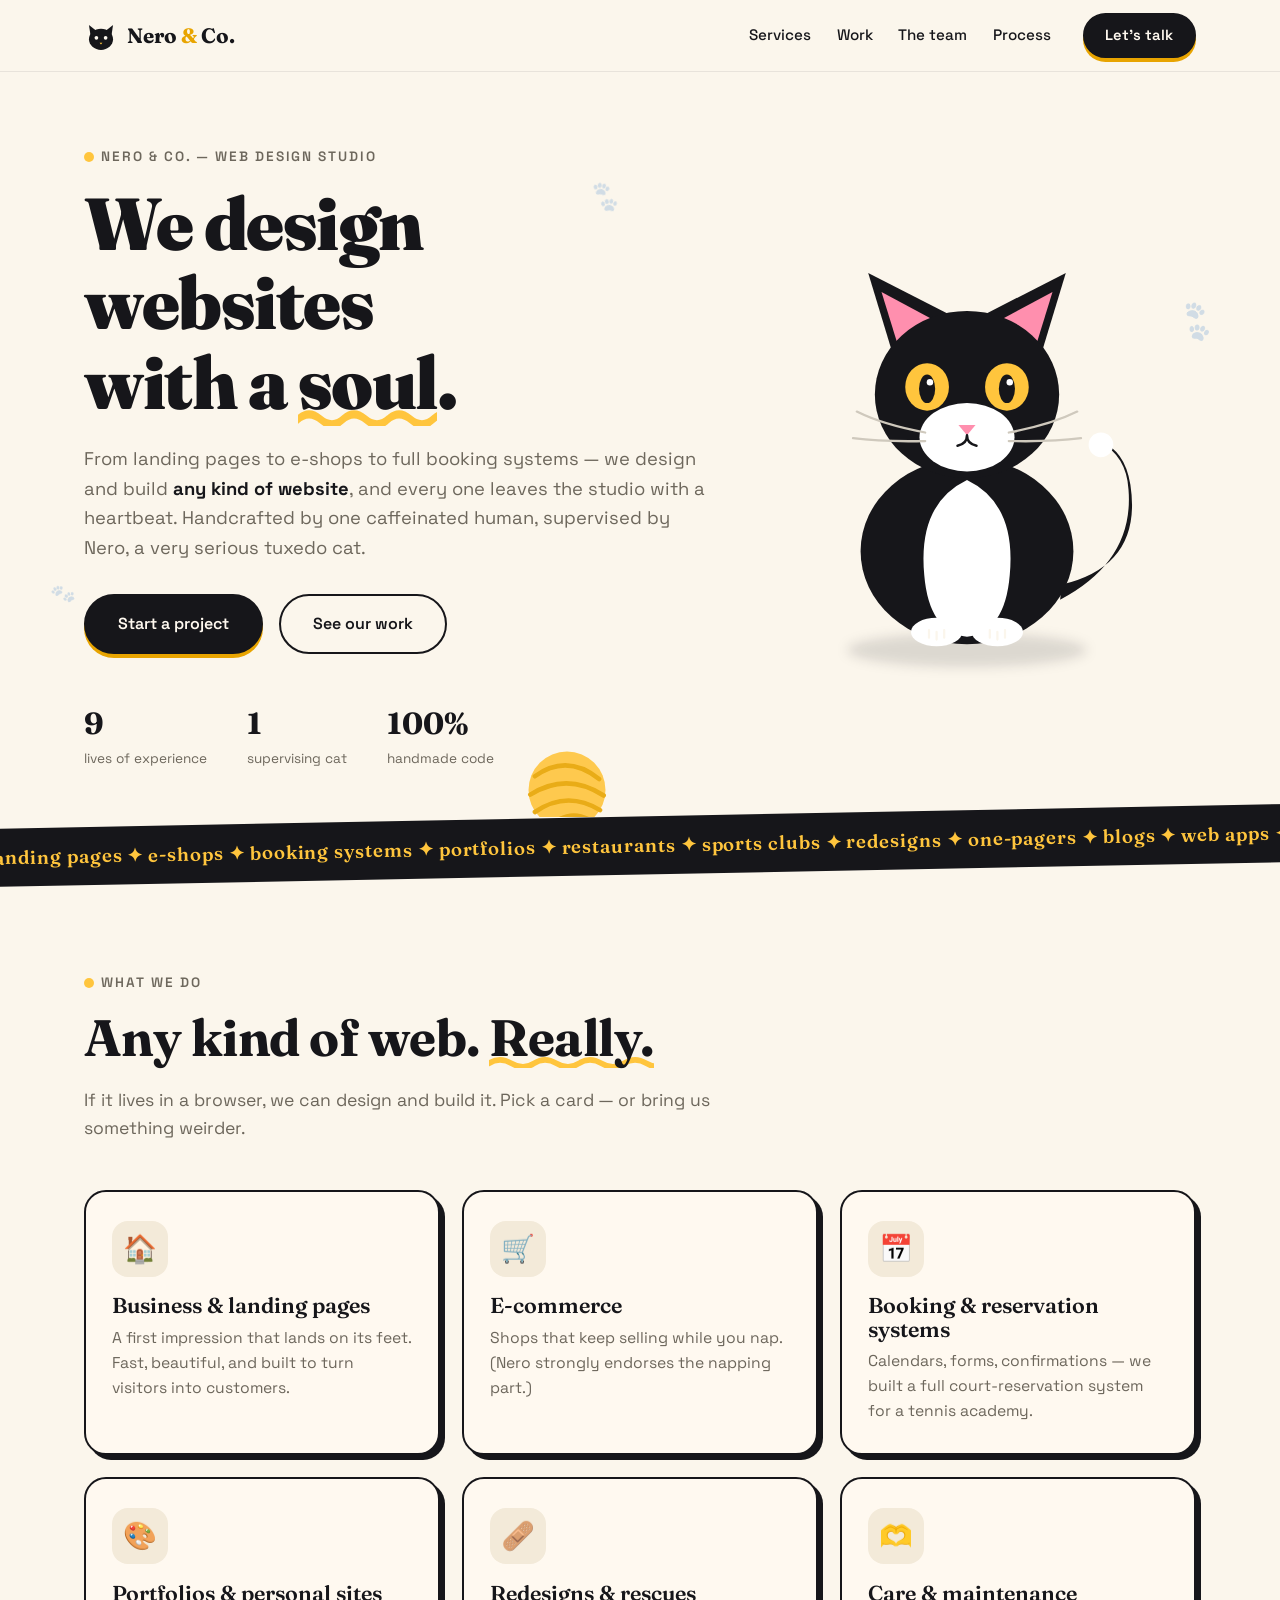
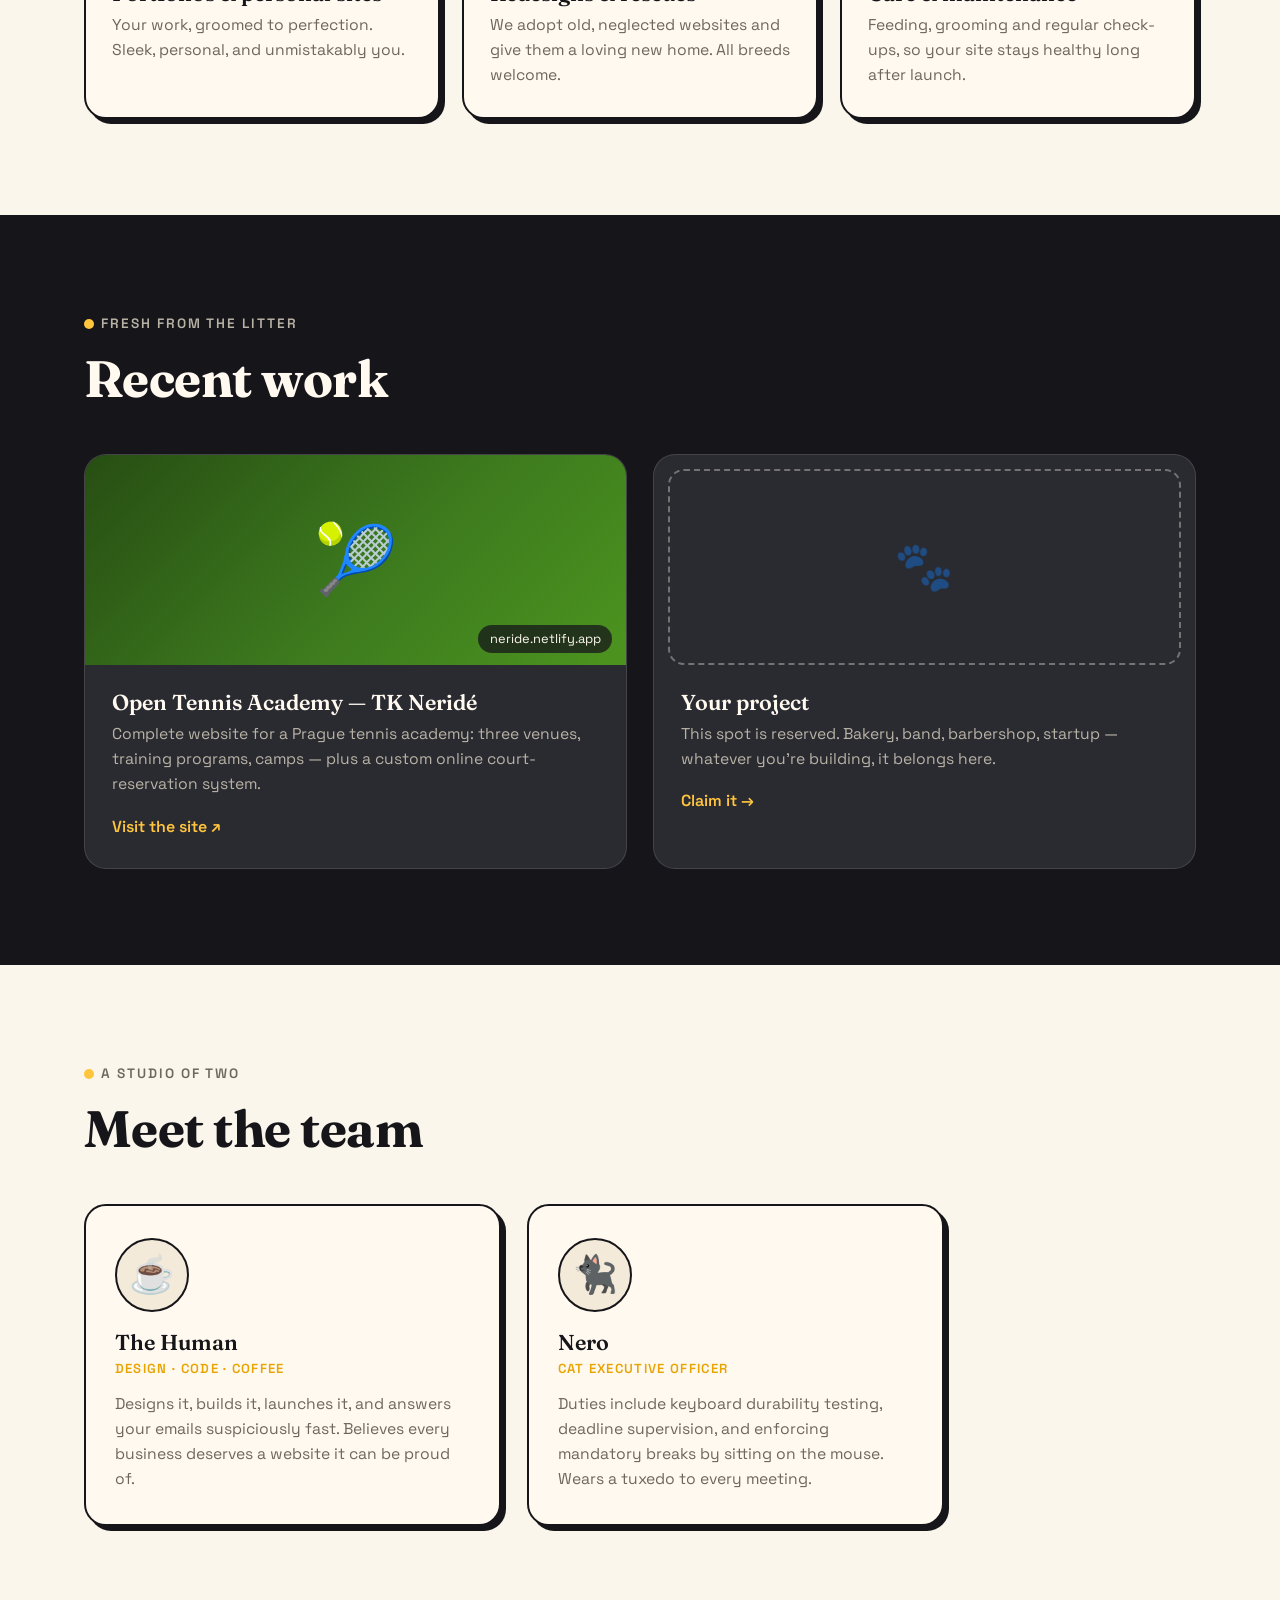
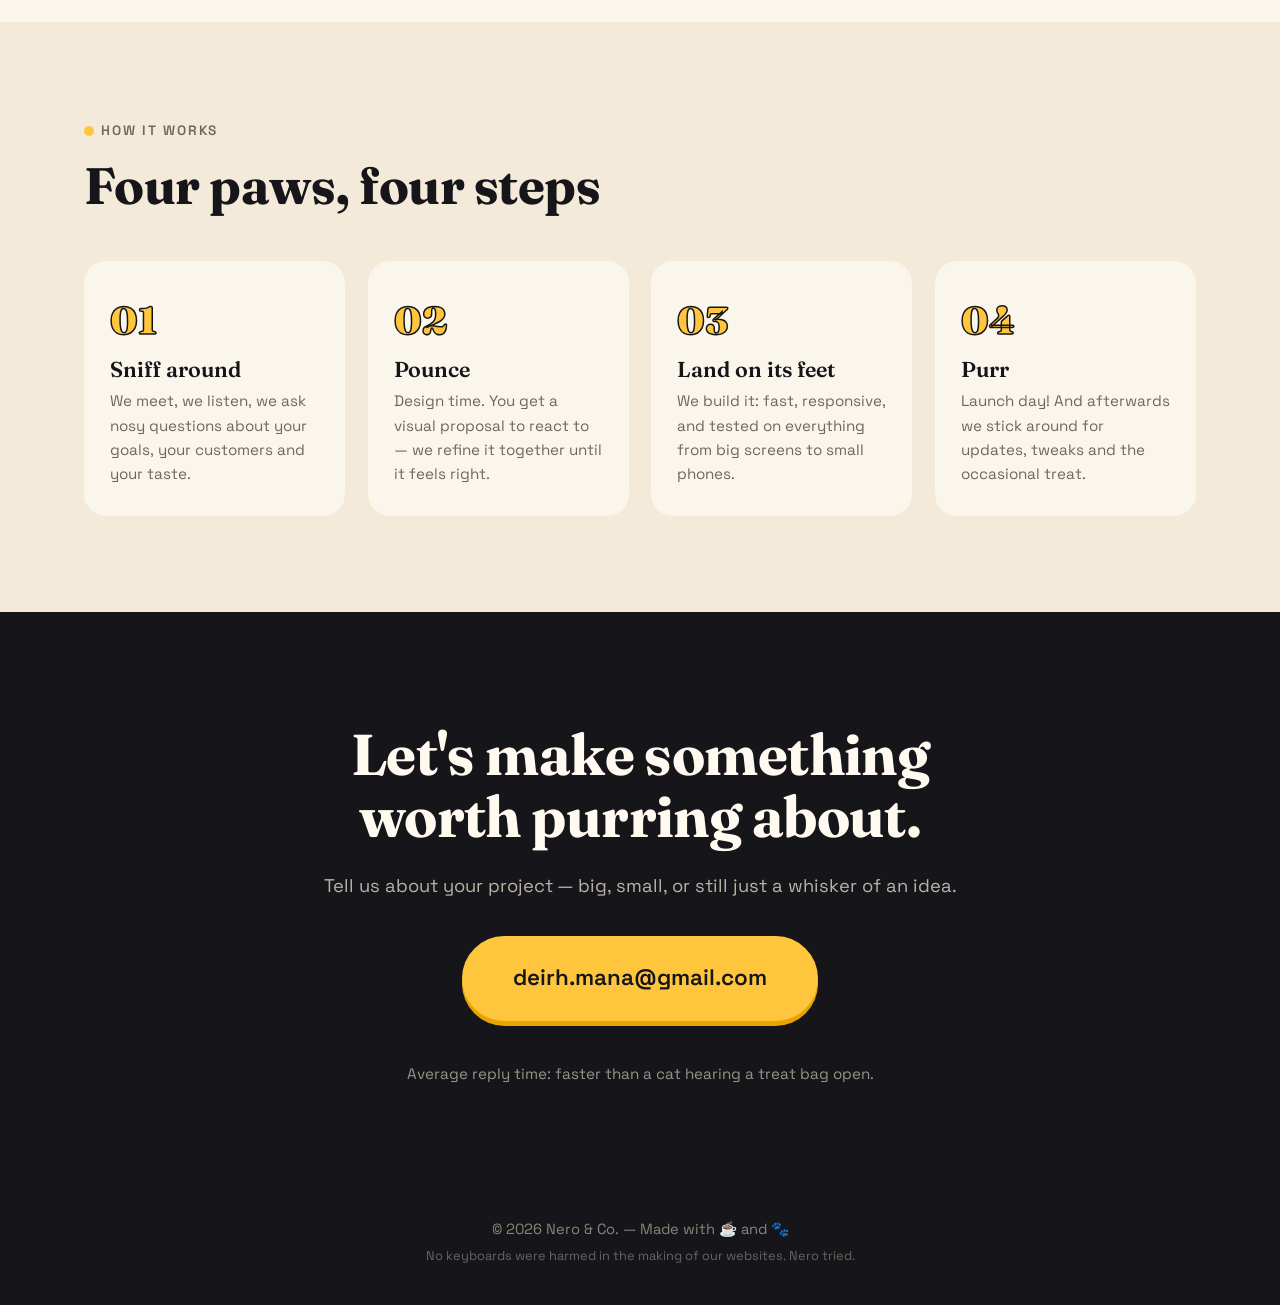
==== day.html @ 37975c8b "Initial commit: Nero & Co. site with After Dark as index" ====
<!DOCTYPE html>
<html lang="en">
<head>
  <meta charset="UTF-8" />
  <meta name="viewport" content="width=device-width, initial-scale=1.0" />
  <title>Nero &amp; Co. — We design websites with a soul</title>
  <meta name="description" content="Nero & Co. is a playful web design studio. We design websites with a soul — landing pages, e-shops, booking systems, anything. Supervised by Nero, a very serious tuxedo cat." />
  <link rel="preconnect" href="https://fonts.googleapis.com" />
  <link rel="preconnect" href="https://fonts.gstatic.com" crossorigin />
  <link href="https://fonts.googleapis.com/css2?family=Fraunces:opsz,wght@9..144,500;9..144,600;9..144,700;9..144,900&family=Space+Grotesk:wght@400;500;600;700&display=swap" rel="stylesheet" />
  <link rel="stylesheet" href="styles.css" />
  <link rel="icon" href="data:image/svg+xml,%3Csvg xmlns='http://www.w3.org/2000/svg' viewBox='0 0 100 100'%3E%3Ctext y='.9em' font-size='90'%3E🐈‍⬛%3C/text%3E%3C/svg%3E" />
</head>
<body>

  <!-- ========== NAV ========== -->
  <header class="nav" id="top">
    <div class="nav__inner">
      <a href="#top" class="nav__logo" id="logo">
        <svg class="nav__mark" viewBox="0 0 48 48" aria-hidden="true">
          <path d="M10 30 L7 10 L20 20 Z" fill="currentColor"/>
          <path d="M38 30 L41 10 L28 20 Z" fill="currentColor"/>
          <ellipse cx="24" cy="30" rx="17" ry="15" fill="currentColor"/>
          <circle cx="17.5" cy="28" r="2.6" fill="var(--cream)"/>
          <circle cx="30.5" cy="28" r="2.6" fill="var(--cream)"/>
          <path d="M22 35 L26 35 L24 37.5 Z" fill="var(--accent)"/>
        </svg>
        <span>Nero <em>&amp;</em> Co.</span>
      </a>
      <nav class="nav__links" aria-label="Main">
        <a href="#services">Services</a>
        <a href="#work">Work</a>
        <a href="#team">The team</a>
        <a href="#process">Process</a>
      </nav>
      <a href="#contact" class="btn btn--small">Let's talk</a>
    </div>
  </header>

  <main>
    <!-- ========== HERO ========== -->
    <section class="hero" id="hero">
      <div class="hero__deco" aria-hidden="true">
        <span class="paw paw--1">🐾</span>
        <span class="paw paw--2">🐾</span>
        <span class="paw paw--3">🐾</span>
        <svg class="yarn" viewBox="0 0 120 120" aria-hidden="true">
          <circle cx="60" cy="60" r="42" fill="var(--accent)"/>
          <path d="M25 45 Q60 20 95 48 M20 65 Q60 40 100 66 M25 84 Q60 60 96 82 M40 100 Q65 78 90 96"
                stroke="var(--accent-dark)" stroke-width="5" fill="none" stroke-linecap="round"/>
          <path d="M96 92 Q130 110 112 140" stroke="var(--accent)" stroke-width="5" fill="none" stroke-linecap="round"/>
        </svg>
      </div>

      <div class="hero__inner">
        <div class="hero__copy reveal">
          <p class="eyebrow"><span class="eyebrow__dot"></span> Nero &amp; Co. — web design studio</p>
          <h1>We design websites <br/>with a <span class="squiggle">soul</span>.</h1>
          <p class="hero__sub">
            From landing pages to e-shops to full booking systems — we design and build
            <strong>any kind of website</strong>, and every one leaves the studio with a
            heartbeat. Handcrafted by one caffeinated human, supervised by Nero,
            a very serious tuxedo cat.
          </p>
          <div class="hero__cta">
            <a href="#contact" class="btn">Start a project</a>
            <a href="#work" class="btn btn--ghost">See our work</a>
          </div>
          <ul class="hero__stats">
            <li><strong>9</strong><span>lives of experience</span></li>
            <li><strong>1</strong><span>supervising cat</span></li>
            <li><strong>100%</strong><span>handmade code</span></li>
          </ul>
        </div>

        <div class="hero__cat">
          <div class="bubble" id="bubble" role="status">mrrp!</div>
          <svg id="nero" class="nero" viewBox="0 0 400 430" aria-label="Nero the tuxedo cat. Click him — he might answer.">
            <!-- tail -->
            <path class="nero__tail" d="M300 350 Q385 330 372 245 Q366 208 340 200 Q368 215 370 250 Q376 325 298 366 Z"
                  fill="var(--ink)"/>
            <circle class="nero__tailtip" cx="341" cy="203" r="13" fill="#fff"/>
            <!-- body -->
            <ellipse cx="200" cy="315" rx="112" ry="98" fill="var(--ink)"/>
            <!-- white bib -->
            <path d="M200 240 Q252 265 245 340 Q240 400 200 405 Q160 400 155 340 Q148 265 200 240 Z" fill="#fff"/>
            <!-- front paws -->
            <ellipse cx="168" cy="400" rx="27" ry="15" fill="#fff"/>
            <ellipse cx="232" cy="400" rx="27" ry="15" fill="#fff"/>
            <path d="M160 398 L160 406 M168 400 L168 408 M176 398 L176 406" stroke="var(--paper)" stroke-width="2.4" stroke-linecap="round"/>
            <path d="M224 398 L224 406 M232 400 L232 408 M240 398 L240 406" stroke="var(--paper)" stroke-width="2.4" stroke-linecap="round"/>
            <!-- ears -->
            <path class="nero__ear nero__ear--l" d="M122 108 L96 22 L182 66 Z" fill="var(--ink)"/>
            <path class="nero__ear nero__ear--r" d="M278 108 L304 22 L218 66 Z" fill="var(--ink)"/>
            <path d="M126 94 L110 42 L162 70 Z" fill="var(--pink)"/>
            <path d="M274 94 L290 42 L238 70 Z" fill="var(--pink)"/>
            <!-- head -->
            <ellipse cx="200" cy="150" rx="97" ry="88" fill="var(--ink)"/>
            <!-- white muzzle patch -->
            <ellipse cx="200" cy="195" rx="50" ry="36" fill="#fff"/>
            <!-- eyes -->
            <g class="nero__eye" data-eye>
              <ellipse cx="158" cy="142" rx="23" ry="25" fill="var(--accent)"/>
              <g class="nero__pupil" data-pupil>
                <ellipse cx="158" cy="144" rx="8.5" ry="15" fill="var(--ink)"/>
                <circle cx="161" cy="137" r="3.4" fill="#fff"/>
              </g>
            </g>
            <g class="nero__eye" data-eye>
              <ellipse cx="242" cy="142" rx="23" ry="25" fill="var(--accent)"/>
              <g class="nero__pupil" data-pupil>
                <ellipse cx="242" cy="144" rx="8.5" ry="15" fill="var(--ink)"/>
                <circle cx="245" cy="137" r="3.4" fill="#fff"/>
              </g>
            </g>
            <!-- nose + mouth -->
            <path d="M191 182 L209 182 L200 193 Z" fill="var(--pink)"/>
            <path d="M200 193 Q200 202 190 204 M200 193 Q200 202 210 204" stroke="var(--ink)" stroke-width="2.6" fill="none" stroke-linecap="round"/>
            <!-- whiskers -->
            <g class="nero__whiskers" stroke="#cfc9bd" stroke-width="2.4" stroke-linecap="round">
              <path d="M156 190 Q112 182 84 168" fill="none"/>
              <path d="M156 199 Q110 200 80 196" fill="none"/>
              <path d="M244 190 Q288 182 316 168" fill="none"/>
              <path d="M244 199 Q290 200 320 196" fill="none"/>
            </g>
          </svg>
          <div class="hero__shadow" aria-hidden="true"></div>
        </div>
      </div>
    </section>

    <!-- ========== MARQUEE ========== -->
    <div class="marquee" aria-hidden="true">
      <div class="marquee__track">
        <span>landing pages ✦ e-shops ✦ booking systems ✦ portfolios ✦ restaurants ✦ sports clubs ✦ redesigns ✦ one-pagers ✦ blogs ✦ web apps ✦ </span>
        <span>landing pages ✦ e-shops ✦ booking systems ✦ portfolios ✦ restaurants ✦ sports clubs ✦ redesigns ✦ one-pagers ✦ blogs ✦ web apps ✦ </span>
      </div>
    </div>

    <!-- ========== SERVICES ========== -->
    <section class="section" id="services">
      <div class="section__inner">
        <p class="eyebrow reveal"><span class="eyebrow__dot"></span> What we do</p>
        <h2 class="reveal">Any kind of web. <span class="squiggle">Really.</span></h2>
        <p class="section__sub reveal">If it lives in a browser, we can design and build it. Pick a card — or bring us something weirder.</p>

        <div class="cards">
          <article class="card reveal">
            <div class="card__icon">🏠</div>
            <h3>Business &amp; landing pages</h3>
            <p>A first impression that lands on its feet. Fast, beautiful, and built to turn visitors into customers.</p>
          </article>
          <article class="card reveal">
            <div class="card__icon">🛒</div>
            <h3>E-commerce</h3>
            <p>Shops that keep selling while you nap. (Nero strongly endorses the napping part.)</p>
          </article>
          <article class="card reveal">
            <div class="card__icon">📅</div>
            <h3>Booking &amp; reservation systems</h3>
            <p>Calendars, forms, confirmations — we built a full court-reservation system for a tennis academy.</p>
          </article>
          <article class="card reveal">
            <div class="card__icon">🎨</div>
            <h3>Portfolios &amp; personal sites</h3>
            <p>Your work, groomed to perfection. Sleek, personal, and unmistakably you.</p>
          </article>
          <article class="card reveal">
            <div class="card__icon">🩹</div>
            <h3>Redesigns &amp; rescues</h3>
            <p>We adopt old, neglected websites and give them a loving new home. All breeds welcome.</p>
          </article>
          <article class="card reveal">
            <div class="card__icon">🫶</div>
            <h3>Care &amp; maintenance</h3>
            <p>Feeding, grooming and regular check-ups, so your site stays healthy long after launch.</p>
          </article>
        </div>
      </div>
    </section>

    <!-- ========== WORK ========== -->
    <section class="section section--dark" id="work">
      <div class="section__inner">
        <p class="eyebrow eyebrow--light reveal"><span class="eyebrow__dot"></span> Fresh from the litter</p>
        <h2 class="reveal">Recent work</h2>

        <div class="work">
          <a class="work__card reveal" href="https://neride.netlify.app/" target="_blank" rel="noopener">
            <div class="work__thumb" aria-hidden="true">
              <span class="work__ball">🎾</span>
              <span class="work__label">neride.netlify.app</span>
            </div>
            <div class="work__body">
              <h3>Open Tennis Academy — TK Neridé</h3>
              <p>Complete website for a Prague tennis academy: three venues, training programs, camps — plus a custom online court-reservation system.</p>
              <span class="work__link">Visit the site ↗</span>
            </div>
          </a>

          <div class="work__card work__card--you reveal">
            <div class="work__thumb work__thumb--dashed" aria-hidden="true">
              <span class="work__paw">🐾</span>
            </div>
            <div class="work__body">
              <h3>Your project</h3>
              <p>This spot is reserved. Bakery, band, barbershop, startup — whatever you're building, it belongs here.</p>
              <a class="work__link" href="#contact">Claim it →</a>
            </div>
          </div>
        </div>
      </div>
    </section>

    <!-- ========== TEAM ========== -->
    <section class="section" id="team">
      <div class="section__inner">
        <p class="eyebrow reveal"><span class="eyebrow__dot"></span> A studio of two</p>
        <h2 class="reveal">Meet the team</h2>

        <div class="team">
          <article class="team__card reveal">
            <div class="team__avatar" aria-hidden="true">☕</div>
            <h3>The Human</h3>
            <p class="team__role">Design · Code · Coffee</p>
            <p>Designs it, builds it, launches it, and answers your emails suspiciously fast. Believes every business deserves a website it can be proud of.</p>
          </article>
          <article class="team__card team__card--nero reveal">
            <div class="team__avatar" aria-hidden="true">🐈‍⬛</div>
            <h3>Nero</h3>
            <p class="team__role">Cat Executive Officer</p>
            <p>Duties include keyboard durability testing, deadline supervision, and enforcing mandatory breaks by sitting on the mouse. Wears a tuxedo to every meeting.</p>
          </article>
        </div>
      </div>
    </section>

    <!-- ========== PROCESS ========== -->
    <section class="section section--tint" id="process">
      <div class="section__inner">
        <p class="eyebrow reveal"><span class="eyebrow__dot"></span> How it works</p>
        <h2 class="reveal">Four paws, four steps</h2>

        <ol class="steps">
          <li class="step reveal">
            <span class="step__num">01</span>
            <h3>Sniff around</h3>
            <p>We meet, we listen, we ask nosy questions about your goals, your customers and your taste.</p>
          </li>
          <li class="step reveal">
            <span class="step__num">02</span>
            <h3>Pounce</h3>
            <p>Design time. You get a visual proposal to react to — we refine it together until it feels right.</p>
          </li>
          <li class="step reveal">
            <span class="step__num">03</span>
            <h3>Land on its feet</h3>
            <p>We build it: fast, responsive, and tested on everything from big screens to small phones.</p>
          </li>
          <li class="step reveal">
            <span class="step__num">04</span>
            <h3>Purr</h3>
            <p>Launch day! And afterwards we stick around for updates, tweaks and the occasional treat.</p>
          </li>
        </ol>
      </div>
    </section>

    <!-- ========== CONTACT ========== -->
    <section class="contact" id="contact">
      <div class="contact__walker" aria-hidden="true">
        <span id="walker">🐈‍⬛</span>
      </div>
      <div class="contact__inner reveal">
        <h2>Let's make something<br/>worth purring about.</h2>
        <p>Tell us about your project — big, small, or still just a whisker of an idea.</p>
        <a class="btn btn--big" href="mailto:deirh.mana@gmail.com?subject=New%20project%20for%20Nero%20%26%20Co.">
          deirh.mana@gmail.com
        </a>
        <p class="contact__note">Average reply time: faster than a cat hearing a treat bag open.</p>
      </div>
    </section>
  </main>

  <footer class="footer">
    <p>© 2026 Nero &amp; Co. — Made with ☕ and 🐾</p>
    <p class="footer__small">No keyboards were harmed in the making of our websites. Nero tried.</p>
  </footer>

  <script src="script.js"></script>
</body>
</html>
---- styles.css ----
/* ============================================================
   Nero & Co. — tuxedo-cat design system
   ink (the tux) · cream (the bib) · amber (the eyes) · pink (the nose)
   ============================================================ */

:root {
  --ink: #16161a;
  --ink-soft: #2a2a31;
  --paper: #fbf6ec;
  --cream: #fff9f0;
  --tint: #f3ead9;
  --accent: #ffc53d;
  --accent-dark: #e8a400;
  --pink: #ff8fae;
  --muted: #6d675c;
  --radius: 22px;
  --font-display: "Fraunces", Georgia, serif;
  --font-body: "Space Grotesk", "Segoe UI", sans-serif;
}

* { margin: 0; padding: 0; box-sizing: border-box; }

html { scroll-behavior: smooth; }

body {
  font-family: var(--font-body);
  background: var(--paper);
  color: var(--ink);
  line-height: 1.6;
  overflow-x: hidden;
}

h1, h2, h3 { font-family: var(--font-display); line-height: 1.08; }

h1 { font-size: clamp(2.6rem, 6vw, 4.6rem); font-weight: 900; letter-spacing: -0.02em; }
h2 { font-size: clamp(2rem, 4.5vw, 3.2rem); font-weight: 700; letter-spacing: -0.01em; margin-bottom: 0.4em; }
h3 { font-size: 1.35rem; font-weight: 600; }

a { color: inherit; }

/* ---------- shared bits ---------- */

.eyebrow {
  display: inline-flex; align-items: center; gap: 0.55em;
  font-size: 0.85rem; font-weight: 600; text-transform: uppercase;
  letter-spacing: 0.14em; color: var(--muted); margin-bottom: 1rem;
}
.eyebrow__dot {
  width: 10px; height: 10px; border-radius: 50%;
  background: var(--accent); flex: none;
  animation: pulse 2.4s ease-in-out infinite;
}
.eyebrow--light { color: #b9b3a6; }

@keyframes pulse {
  0%, 100% { transform: scale(1); }
  50% { transform: scale(1.45); }
}

.squiggle {
  position: relative; white-space: nowrap; color: inherit;
}
.squiggle::after {
  content: ""; position: absolute; left: 0; right: 0; bottom: 0.02em; height: 0.28em;
  background: url("data:image/svg+xml,%3Csvg xmlns='http://www.w3.org/2000/svg' viewBox='0 0 100 12' preserveAspectRatio='none'%3E%3Cpath d='M0 8 Q 12 2 25 8 T 50 8 T 75 8 T 100 8' fill='none' stroke='%23ffc53d' stroke-width='5' stroke-linecap='round'/%3E%3C/svg%3E") repeat-x;
  background-size: 90px 100%;
  z-index: -1;
}

.btn {
  display: inline-block; padding: 0.95em 2em;
  background: var(--ink); color: var(--cream);
  font-family: var(--font-body); font-weight: 600; font-size: 1rem;
  text-decoration: none; border-radius: 999px;
  border: 2px solid var(--ink);
  transition: transform 0.18s ease, box-shadow 0.18s ease, background 0.18s ease;
  box-shadow: 0 4px 0 var(--accent-dark);
}
.btn:hover { transform: translateY(-3px); box-shadow: 0 7px 0 var(--accent-dark); }
.btn:active { transform: translateY(1px); box-shadow: 0 2px 0 var(--accent-dark); }
.btn--ghost {
  background: transparent; color: var(--ink); box-shadow: none;
}
.btn--ghost:hover { background: var(--tint); box-shadow: none; }
.btn--small { padding: 0.6em 1.4em; font-size: 0.92rem; }
.btn--big { font-size: clamp(1.05rem, 2.4vw, 1.4rem); padding: 1em 2.2em; background: var(--accent); color: var(--ink); border-color: var(--accent); box-shadow: 0 5px 0 var(--accent-dark); word-break: break-all; }

/* ---------- scroll reveal ---------- */

.reveal { opacity: 0; transform: translateY(26px); transition: opacity 0.7s ease, transform 0.7s ease; }
.reveal.is-visible { opacity: 1; transform: none; }

/* ---------- nav ---------- */

.nav {
  position: sticky; top: 0; z-index: 50;
  background: color-mix(in srgb, var(--paper) 88%, transparent);
  backdrop-filter: blur(10px);
  border-bottom: 1px solid rgba(22, 22, 26, 0.08);
}
.nav__inner {
  max-width: 1160px; margin: 0 auto; padding: 0.8rem 1.5rem;
  display: flex; align-items: center; gap: 2rem;
}
.nav__logo {
  display: flex; align-items: center; gap: 0.55rem;
  font-family: var(--font-display); font-weight: 700; font-size: 1.3rem;
  text-decoration: none; color: var(--ink);
}
.nav__logo em { color: var(--accent-dark); font-style: normal; }
.nav__mark { width: 34px; height: 34px; color: var(--ink); transition: transform 0.3s ease; }
.nav__logo:hover .nav__mark { transform: rotate(-10deg); }
.nav__links { display: flex; gap: 1.6rem; margin-left: auto; }
.nav__links a {
  text-decoration: none; font-weight: 500; font-size: 0.95rem; color: var(--ink);
  position: relative;
}
.nav__links a::after {
  content: ""; position: absolute; left: 0; bottom: -4px; width: 100%; height: 2.5px;
  background: var(--accent); border-radius: 2px;
  transform: scaleX(0); transform-origin: left; transition: transform 0.22s ease;
}
.nav__links a:hover::after { transform: scaleX(1); }

/* ---------- hero ---------- */

.hero { position: relative; overflow: hidden; }
.hero__inner {
  max-width: 1160px; margin: 0 auto; padding: 4.5rem 1.5rem 3rem;
  display: grid; grid-template-columns: 1.15fr 0.85fr; gap: 2rem; align-items: center;
}
.hero__sub { font-size: 1.15rem; color: var(--muted); max-width: 34em; margin: 1.4rem 0 2rem; }
.hero__sub strong { color: var(--ink); }
.hero__cta { display: flex; gap: 1rem; flex-wrap: wrap; }

.hero__stats {
  display: flex; gap: 2.5rem; list-style: none; margin-top: 2.8rem; flex-wrap: wrap;
}
.hero__stats li { display: flex; flex-direction: column; }
.hero__stats strong { font-family: var(--font-display); font-size: 1.9rem; font-weight: 700; }
.hero__stats span { font-size: 0.85rem; color: var(--muted); }

/* decorative floaters */
.hero__deco { position: absolute; inset: 0; pointer-events: none; }
.paw { position: absolute; font-size: 1.6rem; opacity: 0.18; animation: float 6s ease-in-out infinite; }
.paw--1 { top: 14%; left: 46%; transform: rotate(20deg); animation-delay: 0s; }
.paw--2 { top: 68%; left: 4%; font-size: 1.2rem; transform: rotate(-15deg); animation-delay: 1.4s; }
.paw--3 { top: 30%; right: 5%; font-size: 2rem; transform: rotate(35deg); animation-delay: 2.6s; }
.yarn {
  position: absolute; width: 110px; bottom: -28px; left: 40%;
  opacity: 0.9; animation: float 7s ease-in-out infinite; animation-delay: 0.8s;
}

@keyframes float {
  0%, 100% { translate: 0 0; }
  50% { translate: 0 -14px; }
}

/* the cat */
.hero__cat { position: relative; display: flex; justify-content: center; }
.nero {
  width: min(100%, 380px); cursor: pointer; position: relative; z-index: 2;
  animation: catFloat 5s ease-in-out infinite;
  -webkit-tap-highlight-color: transparent;
}
@keyframes catFloat {
  0%, 100% { transform: translateY(0); }
  50% { transform: translateY(-8px); }
}
.nero.is-happy { animation: wiggle 0.5s ease; }
@keyframes wiggle {
  0%, 100% { transform: rotate(0); }
  25% { transform: rotate(-3deg); }
  75% { transform: rotate(3deg); }
}

.nero__tail { transform-origin: 300px 355px; animation: tail 3.4s ease-in-out infinite; }
.nero__tailtip { transform-origin: 300px 355px; animation: tail 3.4s ease-in-out infinite; }
@keyframes tail {
  0%, 100% { transform: rotate(0deg); }
  50% { transform: rotate(7deg); }
}

.nero__ear { transform-box: fill-box; transform-origin: bottom center; }
.nero:hover .nero__ear--l { animation: earTwitch 0.6s ease; }
.nero:hover .nero__ear--r { animation: earTwitch 0.6s ease 0.15s; }
@keyframes earTwitch {
  0%, 100% { transform: rotate(0); }
  40% { transform: rotate(-8deg); }
}

.nero__eye { transform-box: fill-box; transform-origin: center; transition: transform 0.09s ease; }
.nero__eye.is-blinking { transform: scaleY(0.08); }
.nero__pupil { transition: transform 0.12s ease-out; }

.nero__whiskers { transform-box: fill-box; transform-origin: center; }
.nero:hover .nero__whiskers { animation: whisk 0.7s ease; }
@keyframes whisk {
  0%, 100% { transform: rotate(0); }
  50% { transform: rotate(1.6deg); }
}

.hero__shadow {
  position: absolute; bottom: -6px; left: 50%; translate: -50% 0;
  width: 240px; height: 34px; border-radius: 50%;
  background: rgba(22, 22, 26, 0.13); filter: blur(6px);
  animation: shadowPulse 5s ease-in-out infinite;
}
@keyframes shadowPulse {
  0%, 100% { transform: scaleX(1); opacity: 1; }
  50% { transform: scaleX(0.9); opacity: 0.75; }
}

/* speech bubble */
.bubble {
  position: absolute; top: -8px; right: 8%;
  background: var(--ink); color: var(--cream);
  font-weight: 600; padding: 0.55em 1.1em; border-radius: 999px;
  opacity: 0; transform: translateY(8px) scale(0.85); pointer-events: none;
  transition: opacity 0.22s ease, transform 0.22s ease; z-index: 3;
}
.bubble::after {
  content: ""; position: absolute; bottom: -7px; left: 26px;
  border: 8px solid transparent; border-top-color: var(--ink); border-bottom: none;
}
.bubble.is-visible { opacity: 1; transform: translateY(0) scale(1); }

/* click paw prints */
.pawprint {
  position: fixed; z-index: 90; font-size: 1.5rem; pointer-events: none;
  animation: pawFade 1.1s ease forwards;
}
@keyframes pawFade {
  0% { opacity: 0.85; transform: scale(0.6) rotate(var(--rot, 0deg)); }
  100% { opacity: 0; transform: scale(1.25) rotate(var(--rot, 0deg)); }
}

/* ---------- marquee ---------- */

.marquee {
  background: var(--ink); color: var(--accent);
  overflow: hidden; padding: 0.85rem 0;
  transform: rotate(-1.1deg) scale(1.02);
}
.marquee__track {
  display: flex; width: max-content;
  animation: marquee 30s linear infinite;
  font-family: var(--font-display); font-weight: 600; font-size: 1.15rem;
  text-transform: lowercase; letter-spacing: 0.04em; white-space: nowrap;
}
@keyframes marquee {
  from { transform: translateX(0); }
  to { transform: translateX(-50%); }
}

/* ---------- sections ---------- */

.section { padding: 6rem 0; }
.section__inner { max-width: 1160px; margin: 0 auto; padding: 0 1.5rem; }
.section__sub { color: var(--muted); font-size: 1.1rem; max-width: 36em; }

.section--dark { background: var(--ink); color: var(--cream); }
.section--dark .section__sub { color: #b9b3a6; }
.section--tint { background: var(--tint); }

/* ---------- service cards ---------- */

.cards {
  display: grid; grid-template-columns: repeat(3, 1fr); gap: 1.4rem; margin-top: 3rem;
}
.card {
  background: var(--cream); border: 2px solid var(--ink);
  border-radius: var(--radius); padding: 1.8rem 1.6rem;
  box-shadow: 5px 5px 0 var(--ink);
  transition: transform 0.2s ease, box-shadow 0.2s ease, rotate 0.2s ease;
}
.card:hover { transform: translate(-3px, -5px); box-shadow: 9px 10px 0 var(--accent); rotate: -0.6deg; }
.card__icon {
  width: 56px; height: 56px; display: grid; place-items: center;
  font-size: 1.7rem; background: var(--tint); border-radius: 16px; margin-bottom: 1.1rem;
  transition: transform 0.25s ease;
}
.card:hover .card__icon { transform: rotate(-8deg) scale(1.12); }
.card h3 { margin-bottom: 0.5rem; }
.card p { color: var(--muted); font-size: 0.98rem; }

/* ---------- work ---------- */

.work { display: grid; grid-template-columns: 1fr 1fr; gap: 1.6rem; margin-top: 3rem; }
.work__card {
  display: flex; flex-direction: column; text-decoration: none; color: inherit;
  background: var(--ink-soft); border-radius: var(--radius); overflow: hidden;
  border: 1px solid rgba(255, 249, 240, 0.12);
  transition: transform 0.22s ease, border-color 0.22s ease;
}
.work__card:hover { transform: translateY(-6px); border-color: var(--accent); }
.work__thumb {
  height: 210px; display: grid; place-items: center; position: relative;
  background: linear-gradient(135deg, #274e13, #3d7a1e 55%, #4c941f);
}
.work__ball { font-size: 4.2rem; animation: bounceBall 1.6s cubic-bezier(0.5, 0.05, 1, 0.5) infinite alternate; }
@keyframes bounceBall {
  from { transform: translateY(-34px); }
  to { transform: translateY(16px) scaleY(0.94); }
}
.work__label {
  position: absolute; bottom: 12px; right: 14px;
  background: rgba(22, 22, 26, 0.75); color: var(--cream);
  font-size: 0.8rem; padding: 0.3em 0.9em; border-radius: 999px;
}
.work__thumb--dashed {
  background: transparent; border-bottom: none; margin: 14px 14px 0;
  border: 2.5px dashed rgba(255, 249, 240, 0.35); border-radius: 16px; height: 196px;
}
.work__paw { font-size: 3rem; opacity: 0.55; animation: float 5s ease-in-out infinite; }
.work__body { padding: 1.6rem 1.7rem 1.8rem; }
.work__body h3 { margin-bottom: 0.5rem; }
.work__body p { color: #b9b3a6; font-size: 0.98rem; margin-bottom: 1rem; }
.work__link { color: var(--accent); font-weight: 600; text-decoration: none; }
.work__card--you .work__link:hover { text-decoration: underline; }

/* ---------- team ---------- */

.team { display: grid; grid-template-columns: 1fr 1fr; gap: 1.6rem; margin-top: 3rem; max-width: 860px; }
.team__card {
  background: var(--cream); border: 2px solid var(--ink); border-radius: var(--radius);
  padding: 2rem 1.8rem; box-shadow: 5px 5px 0 var(--ink);
  transition: transform 0.2s ease, box-shadow 0.2s ease;
}
.team__card:hover { transform: translate(-3px, -5px); box-shadow: 9px 10px 0 var(--accent); }
.team__card--nero:hover { box-shadow: 9px 10px 0 var(--pink); }
.team__avatar {
  width: 74px; height: 74px; font-size: 2.3rem; display: grid; place-items: center;
  background: var(--tint); border-radius: 50%; margin-bottom: 1.2rem;
  border: 2px solid var(--ink);
}
.team__role {
  font-size: 0.82rem; font-weight: 600; text-transform: uppercase; letter-spacing: 0.1em;
  color: var(--accent-dark); margin: 0.2rem 0 0.8rem;
}
.team__card p:last-child { color: var(--muted); font-size: 0.98rem; }

/* ---------- process ---------- */

.steps {
  display: grid; grid-template-columns: repeat(4, 1fr); gap: 1.4rem;
  margin-top: 3rem; list-style: none; counter-reset: step;
}
.step {
  background: var(--paper); border-radius: var(--radius); padding: 1.7rem 1.5rem;
  position: relative; border: 2px solid transparent;
  transition: border-color 0.2s ease, transform 0.2s ease;
}
.step:hover { border-color: var(--ink); transform: translateY(-4px); }
.step__num {
  font-family: var(--font-display); font-weight: 900; font-size: 2.4rem;
  color: var(--accent); display: block; margin-bottom: 0.4rem;
  -webkit-text-stroke: 1.5px var(--ink);
}
.step h3 { margin-bottom: 0.5rem; }
.step p { color: var(--muted); font-size: 0.95rem; }

/* ---------- contact ---------- */

.contact {
  position: relative; background: var(--ink); color: var(--cream);
  padding: 7rem 1.5rem 6rem; text-align: center; overflow: hidden;
}
.contact__inner { max-width: 720px; margin: 0 auto; }
.contact h2 { font-size: clamp(2.2rem, 5vw, 3.6rem); }
.contact p { color: #b9b3a6; font-size: 1.15rem; margin: 1.2rem 0 2.2rem; }
.contact .btn--big { margin-bottom: 1.4rem; }
.contact__note { font-size: 0.95rem !important; opacity: 0.8; margin-top: 1.2rem !important; }

.contact__walker {
  position: absolute; top: 10px; left: 0; width: 100%; height: 44px;
  overflow: hidden; pointer-events: none;
}
#walker {
  position: absolute; left: -60px; top: 0; font-size: 2rem;
  animation: walk 26s linear infinite; display: inline-block;
}
@keyframes walk {
  0% { left: -70px; transform: scaleX(-1) translateY(0); }
  3% { transform: scaleX(-1) translateY(-3px); }
  6% { transform: scaleX(-1) translateY(0); }
  9% { transform: scaleX(-1) translateY(-3px); }
  12% { transform: scaleX(-1) translateY(0); }
  15% { transform: scaleX(-1) translateY(-3px); }
  18% { transform: scaleX(-1) translateY(0); }
  21% { transform: scaleX(-1) translateY(-3px); }
  24% { transform: scaleX(-1) translateY(0); }
  27% { transform: scaleX(-1) translateY(-3px); }
  30% { left: 105%; transform: scaleX(-1) translateY(0); }
  30.01% { left: 105%; transform: scaleX(-1); }
  100% { left: 105%; }
}

/* ---------- footer ---------- */

.footer {
  background: var(--ink); color: #8a857a; text-align: center;
  padding: 0 1.5rem 2.4rem; font-size: 0.92rem;
}
.footer__small { font-size: 0.8rem; opacity: 0.7; margin-top: 0.3rem; }

/* ---------- responsive ---------- */

@media (max-width: 960px) {
  .cards { grid-template-columns: repeat(2, 1fr); }
  .steps { grid-template-columns: repeat(2, 1fr); }
  .hero__inner { grid-template-columns: 1fr; text-align: center; padding-top: 3rem; }
  .hero__copy { display: flex; flex-direction: column; align-items: center; }
  .hero__cta { justify-content: center; }
  .hero__stats { justify-content: center; gap: 2rem; }
  .hero__cat { margin-top: 1.5rem; }
  .yarn { display: none; }
}

@media (max-width: 640px) {
  .nav__links { display: none; }
  .cards, .steps, .work, .team { grid-template-columns: 1fr; }
  .section { padding: 4rem 0; }
  .btn--big { font-size: 1rem; }
}

/* ---------- reduced motion ---------- */

@media (prefers-reduced-motion: reduce) {
  *, *::before, *::after {
    animation-duration: 0.01ms !important;
    animation-iteration-count: 1 !important;
    transition-duration: 0.01ms !important;
  }
  html { scroll-behavior: auto; }
  .reveal { opacity: 1; transform: none; }
}
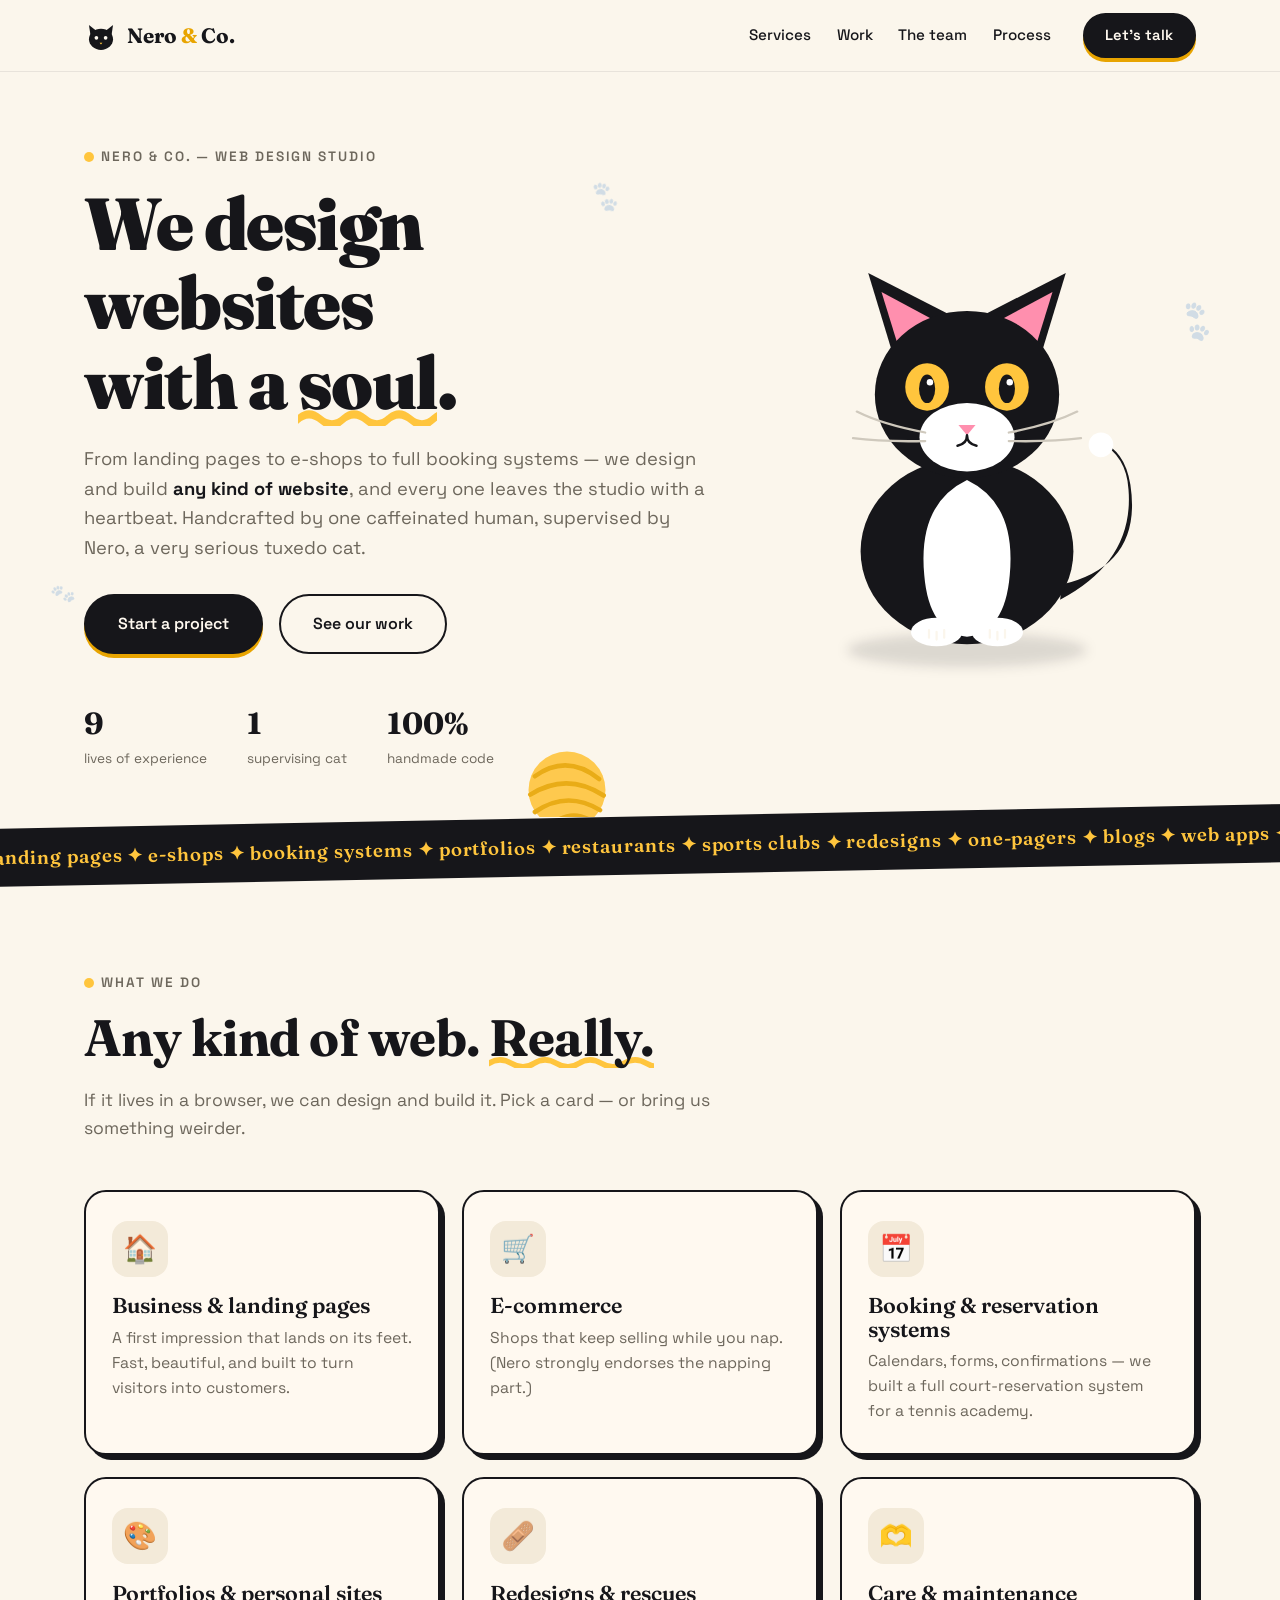
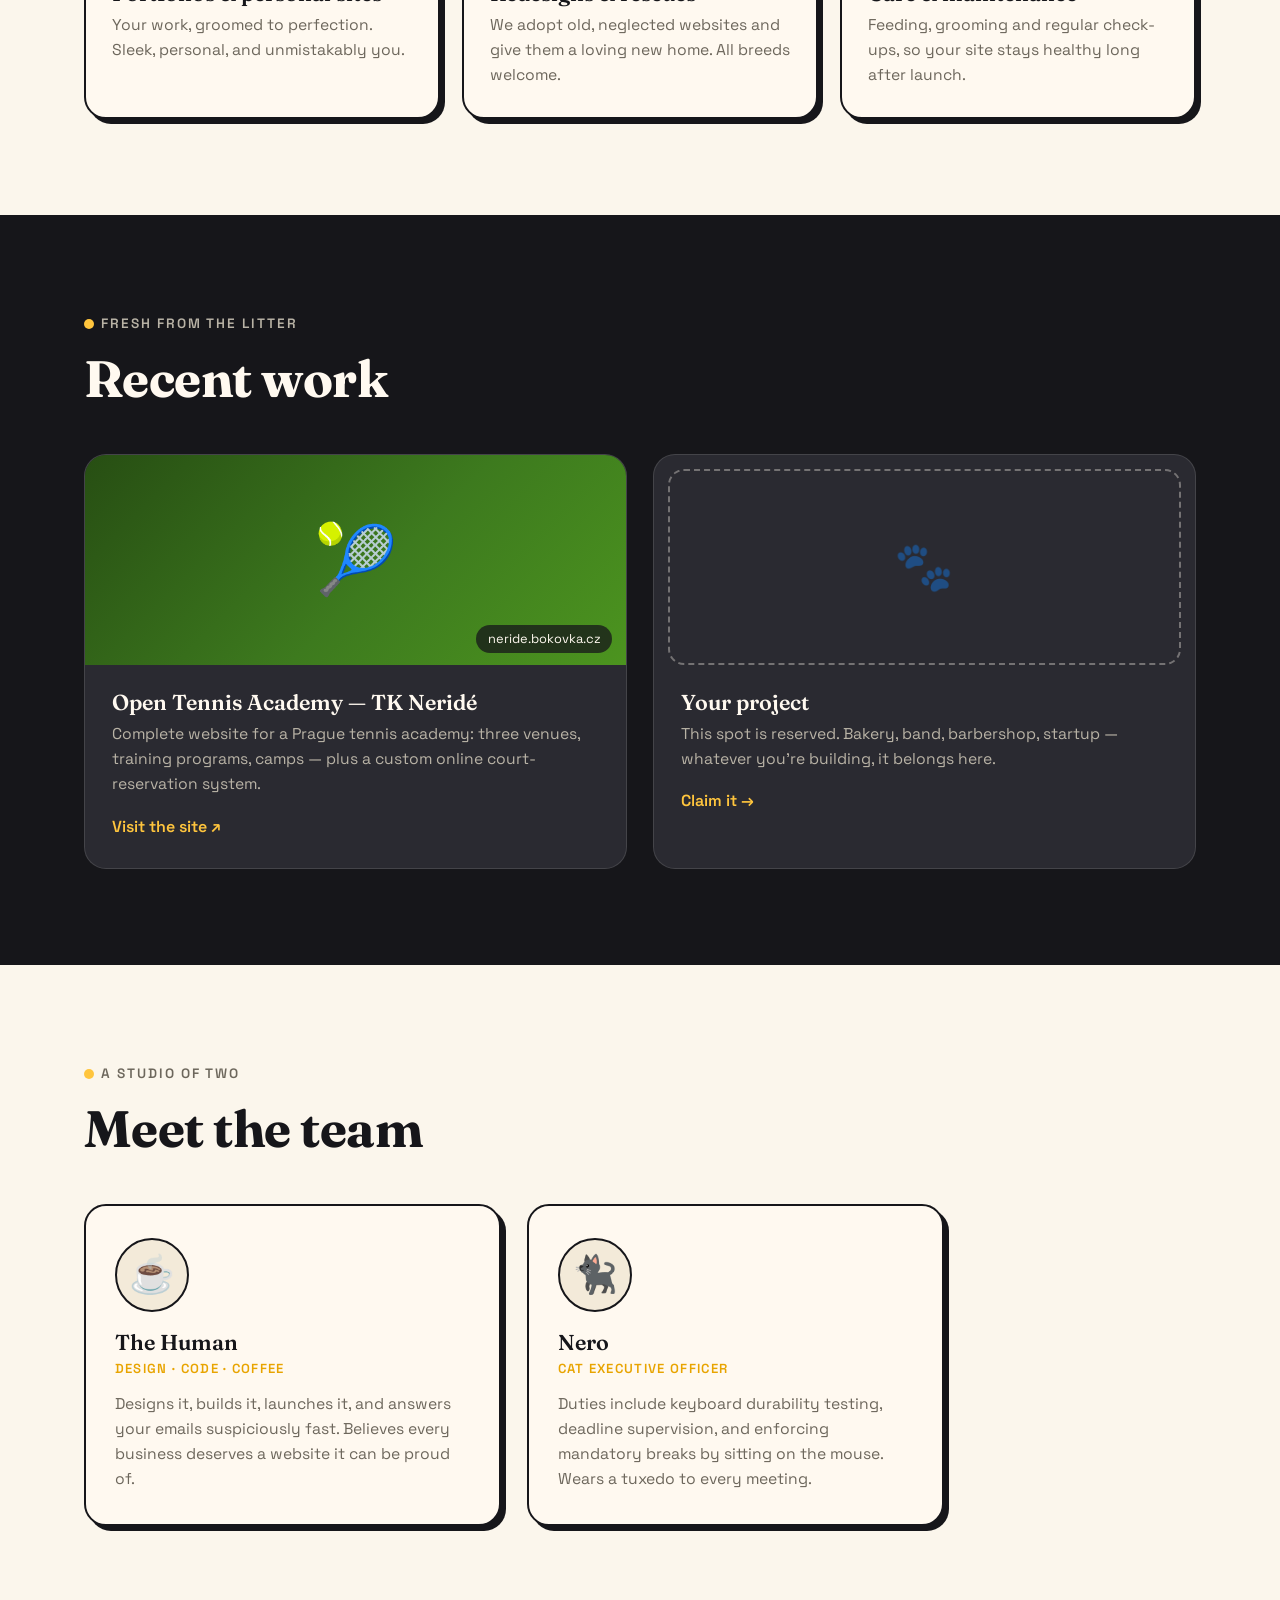
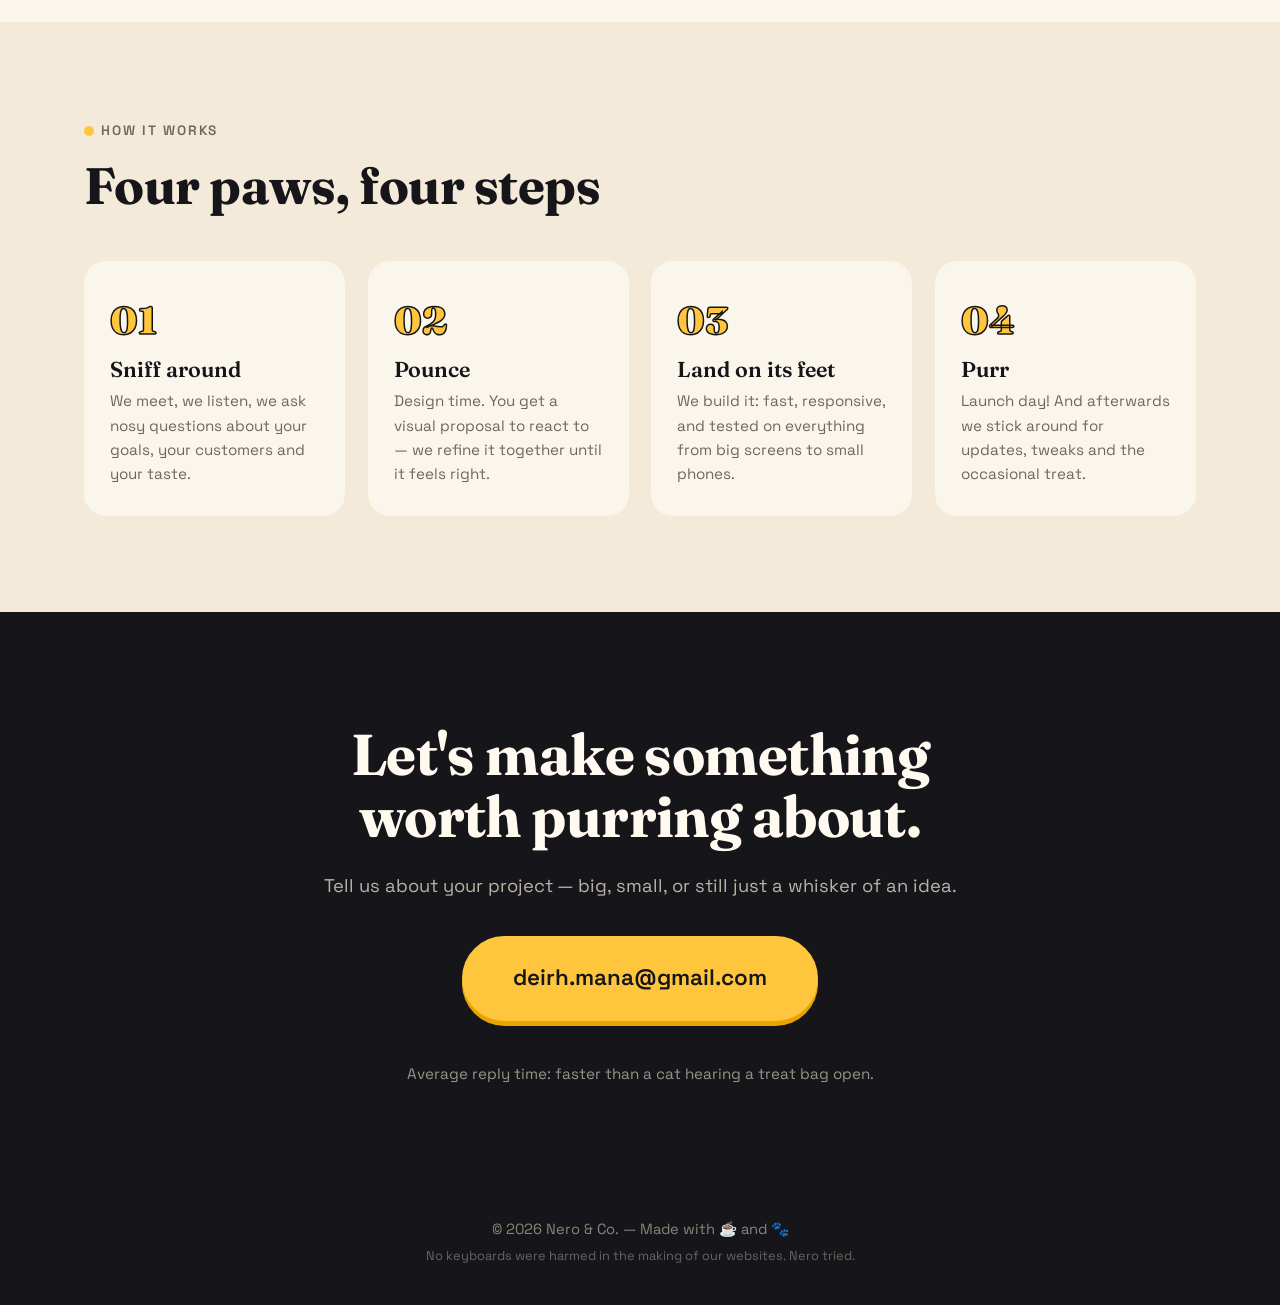
==== commit c88bc238: "Point the Neridé reference to its live address neride.netlify.app no longer serves the site (HTTP 40" ====
--- a/day.html
+++ b/day.html
@@ -186,10 +186,10 @@
         <h2 class="reveal">Recent work</h2>
 
         <div class="work">
-          <a class="work__card reveal" href="https://neride.netlify.app/" target="_blank" rel="noopener">
+          <a class="work__card reveal" href="https://neride.bokovka.cz/" target="_blank" rel="noopener">
             <div class="work__thumb" aria-hidden="true">
               <span class="work__ball">🎾</span>
-              <span class="work__label">neride.netlify.app</span>
+              <span class="work__label">neride.bokovka.cz</span>
             </div>
             <div class="work__body">
               <h3>Open Tennis Academy — TK Neridé</h3>
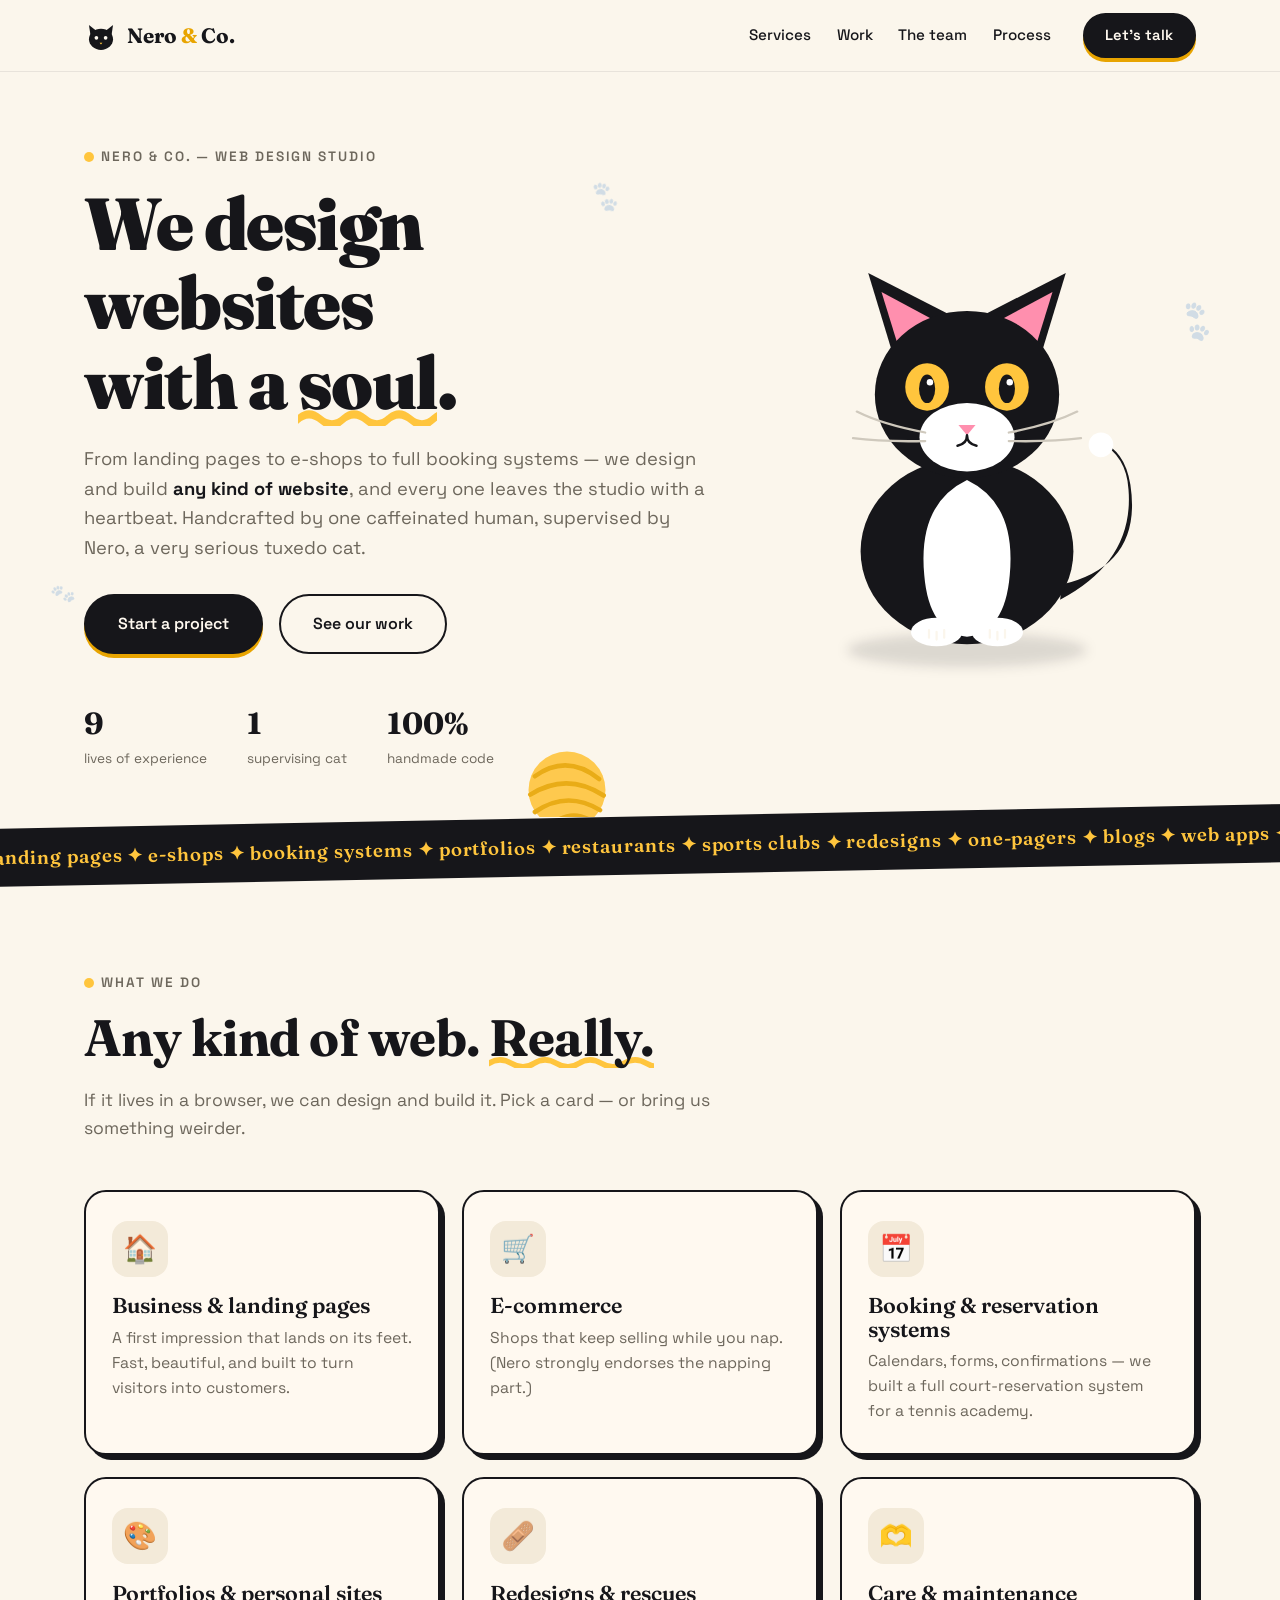
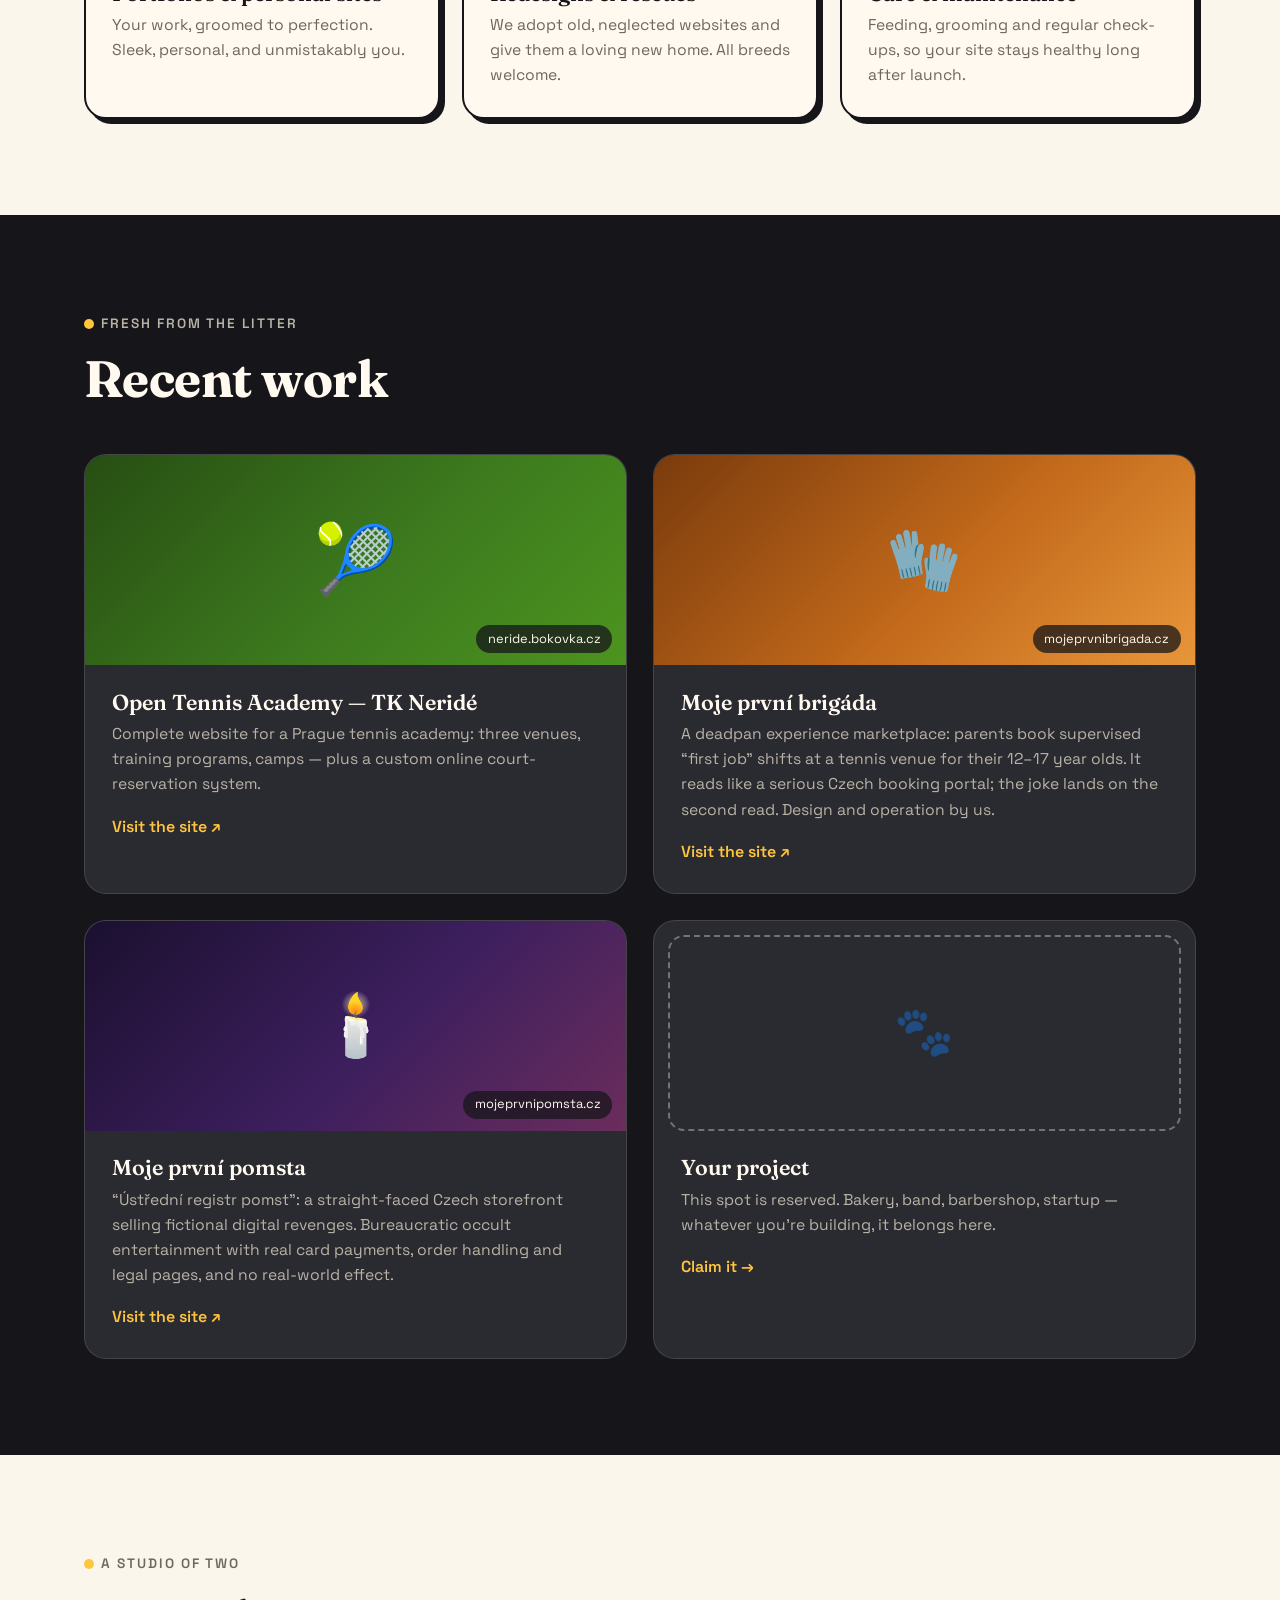
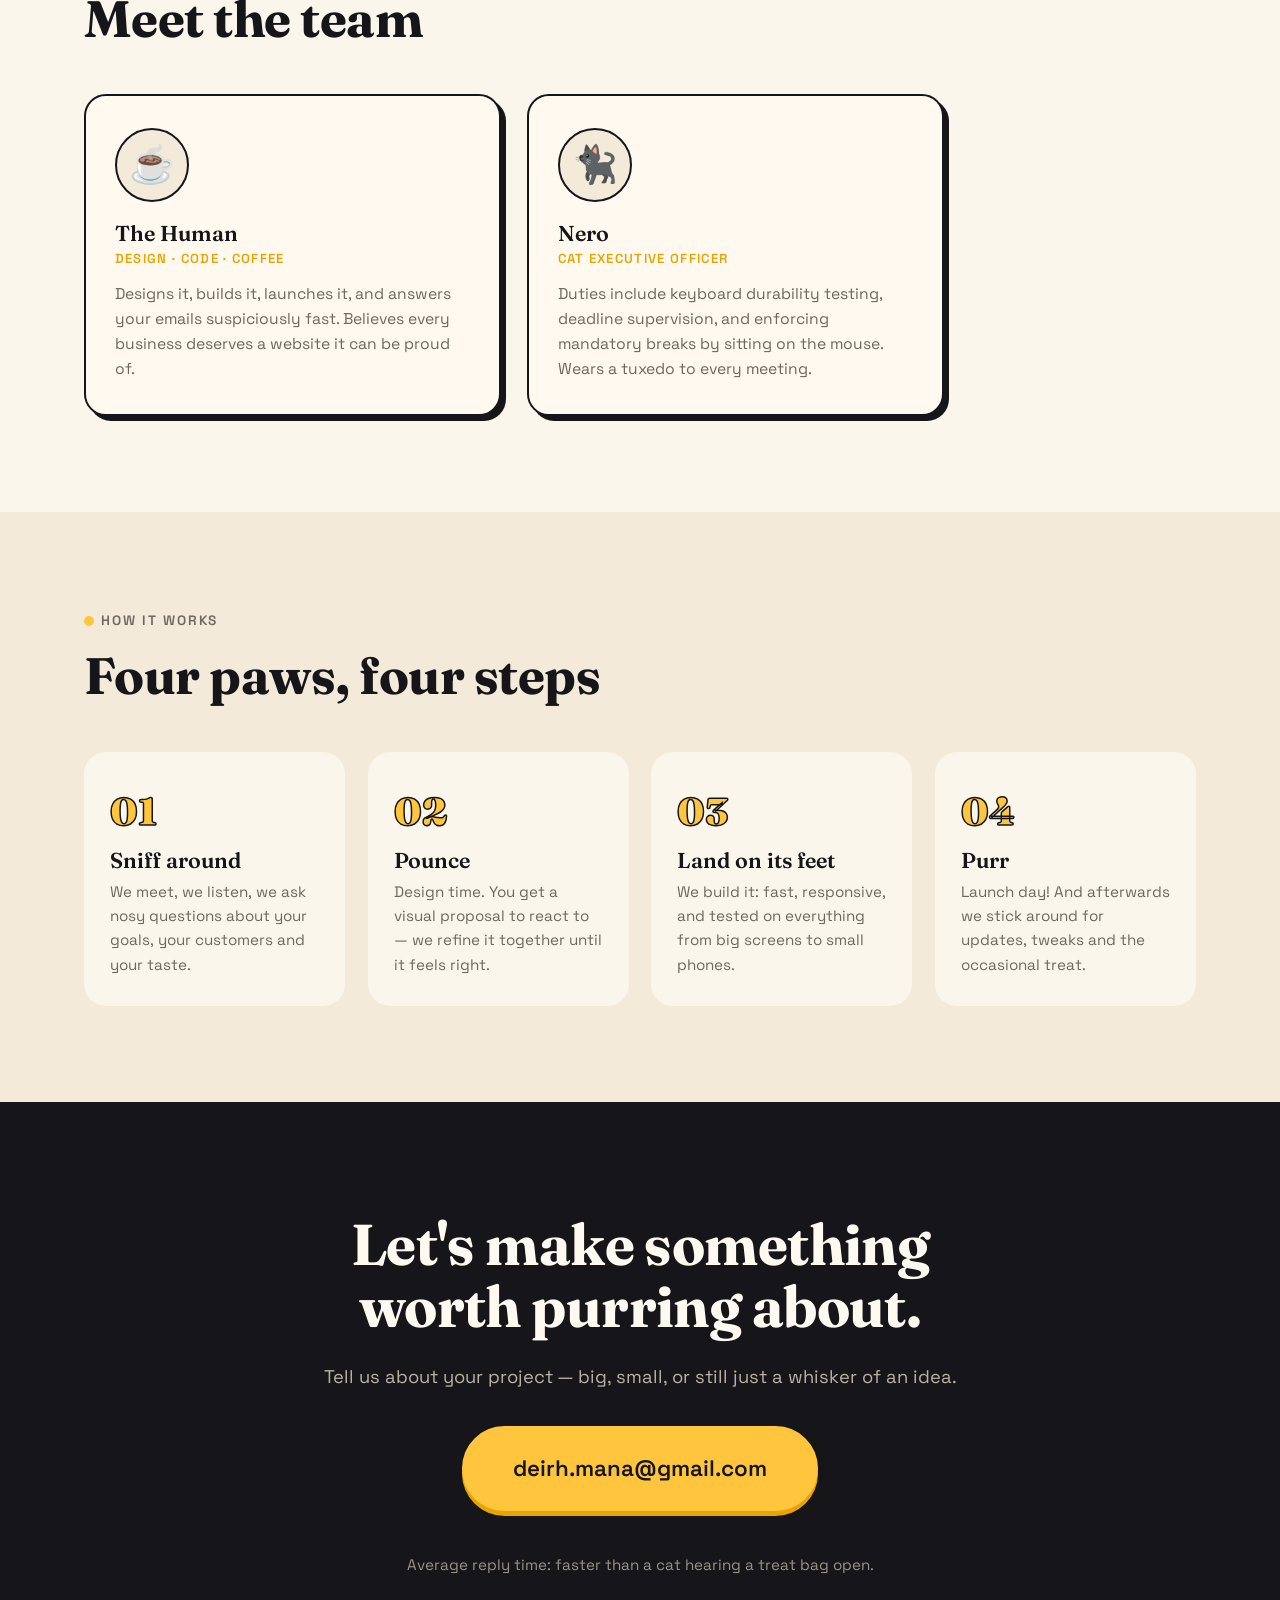
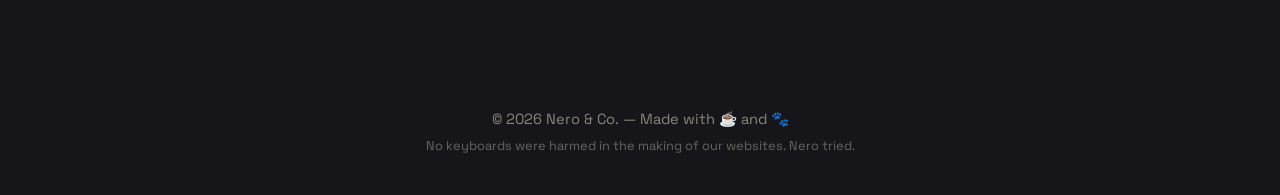
==== commit d185d260: "Add Neridé, Moje první brigáda and Moje první pomsta to recent work - Replace dead neride.netlify.ap" ====
--- a/day.html
+++ b/day.html
@@ -198,6 +198,30 @@
             </div>
           </a>
 
+          <a class="work__card reveal" href="https://mojeprvnibrigada.cz/" target="_blank" rel="noopener">
+            <div class="work__thumb work__thumb--brigada" aria-hidden="true">
+              <span class="work__emoji">🧤</span>
+              <span class="work__label">mojeprvnibrigada.cz</span>
+            </div>
+            <div class="work__body">
+              <h3>Moje první brigáda</h3>
+              <p>A deadpan experience marketplace: parents book supervised &ldquo;first job&rdquo; shifts at a tennis venue for their 12–17 year olds. It reads like a serious Czech booking portal; the joke lands on the second read. Design and operation by us.</p>
+              <span class="work__link">Visit the site ↗</span>
+            </div>
+          </a>
+
+          <a class="work__card reveal" href="https://mojeprvnipomsta.cz/" target="_blank" rel="noopener">
+            <div class="work__thumb work__thumb--pomsta" aria-hidden="true">
+              <span class="work__emoji">🕯️</span>
+              <span class="work__label">mojeprvnipomsta.cz</span>
+            </div>
+            <div class="work__body">
+              <h3>Moje první pomsta</h3>
+              <p>&ldquo;Ústřední registr pomst&rdquo;: a straight-faced Czech storefront selling fictional digital revenges. Bureaucratic occult entertainment with real card payments, order handling and legal pages, and no real-world effect.</p>
+              <span class="work__link">Visit the site ↗</span>
+            </div>
+          </a>
+
           <div class="work__card work__card--you reveal">
             <div class="work__thumb work__thumb--dashed" aria-hidden="true">
               <span class="work__paw">🐾</span>
--- a/styles.css
+++ b/styles.css
@@ -308,6 +308,9 @@
   background: rgba(22, 22, 26, 0.75); color: var(--cream);
   font-size: 0.8rem; padding: 0.3em 0.9em; border-radius: 999px;
 }
+.work__thumb--brigada { background: linear-gradient(135deg, #7a3b0c, #c2691b 55%, #e8963a); }
+.work__thumb--pomsta { background: linear-gradient(135deg, #1b1030, #3d1f5e 55%, #6b2d5c); }
+.work__emoji { font-size: 3.8rem; animation: float 5s ease-in-out infinite; }
 .work__thumb--dashed {
   background: transparent; border-bottom: none; margin: 14px 14px 0;
   border: 2.5px dashed rgba(255, 249, 240, 0.35); border-radius: 16px; height: 196px;
